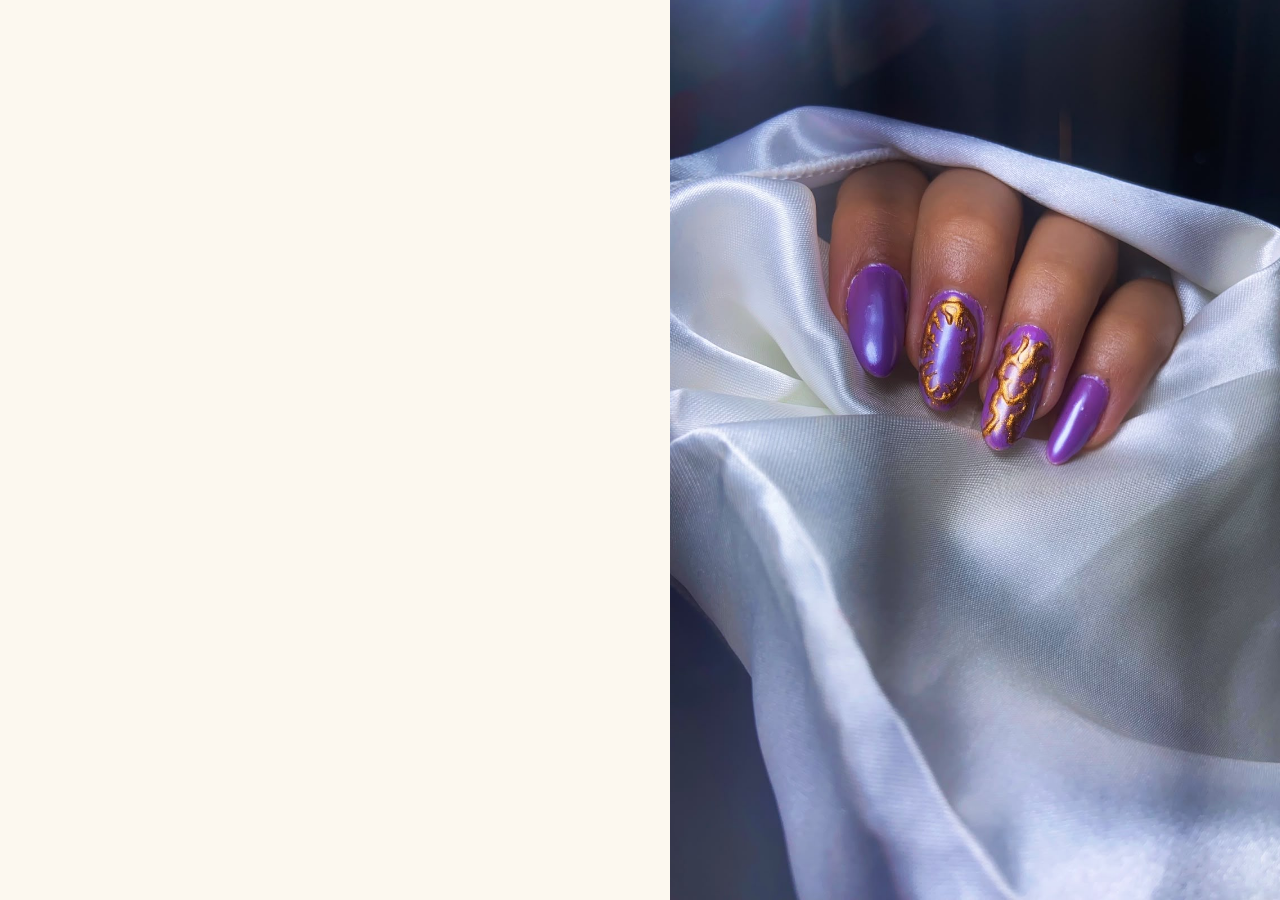
==== index2.html @ a9851165 "imagens reais adicionadas e copias de html e css criadas para reformulação e otimização de código" ====
<!DOCTYPE html>
<html lang="pt-BR">
<head>
    <meta charset="UTF-8">
    <meta name="viewport" content="width=device-width, initial-scale=1.0">
    <title>Samarah Nails</title>
    <link rel="icon" href="assets/favicon.png">
    <link rel="stylesheet" href="style2.css">

    <!-- fontes -->
    <link rel="preconnect" href="https://fonts.googleapis.com">
    <link rel="preconnect" href="https://fonts.gstatic.com" crossorigin>
    <link href="https://fonts.googleapis.com/css2?family=Fleur+De+Leah&display=swap" rel="stylesheet">
    <!--  -->

</head>
<body>

    <div id="background-direita"></div>
        
    </div>

    <div id="container">


        
    </div>
    

</body>
</html>
---- style2.css ----
*{
    margin:0;
    padding:0;
    box-sizing:border-box;
}

body{
    background-color: #FCF8EF;
}

#container{
    display: flex;
    width: 100%;
    flex-direction: column;
}

/* Parte superior */
#aba-superior{
    position: fixed;
    top: 0;
    display: flex;
    width: 100%;
    padding: 20px 110px;
}

.titulo {
    font-family: "Fleur De Leah", cursive;
    font-style: normal;
    font-size: 55px;
    display: inline-flex;
    margin-right: auto;
    color: #323232;
}

#botoes-superiores{
    display: inline-flex;
    margin-left: auto;
    gap: 60px;
    align-items: center;
}

#botoes-superiores a{
    font-family:'Courier New', Courier, monospace;
    color: #FCF8EF;
    text-decoration: none;
    font-size: 20px;
}

#agendamentos{
    border: solid 1px #FCF8EF;
    padding: 15px;
    border-radius: 55px;
}
/*  */

/* Imagens */
#background-direita{
    position: absolute;      
    top: 0;
    right: 0;
    width: 50vw;          
    height: 100vh;        
    background-image: url("assets/1.jpeg");
    background-repeat: no-repeat;
    background-position: 30px;
    background-size: cover;

    z-index: -1;          
    pointer-events: none; 
}

#img-central{
    margin: auto;
    margin-top: 260px;

}

#img-central img{
    width: 350px;
}

#img-esquerda{
    position: absolute;      
    top: 25%;
    left: 10%;
    width: 300px;          
    height: 300px;        
    background-image: url("placeholders/esquerda.png");
    background-repeat: no-repeat;
    background-position: 30px;
    background-size: cover;

    z-index: -1;          
    pointer-events: none; 
}

/*  */

/* barra */

#barra-baixa{
    width: 100vw;
    height: 170px;
    border: solid 1px red;
    background-color: #D8B192;
    position: absolute;
    z-index: -2;  
}

/*  */
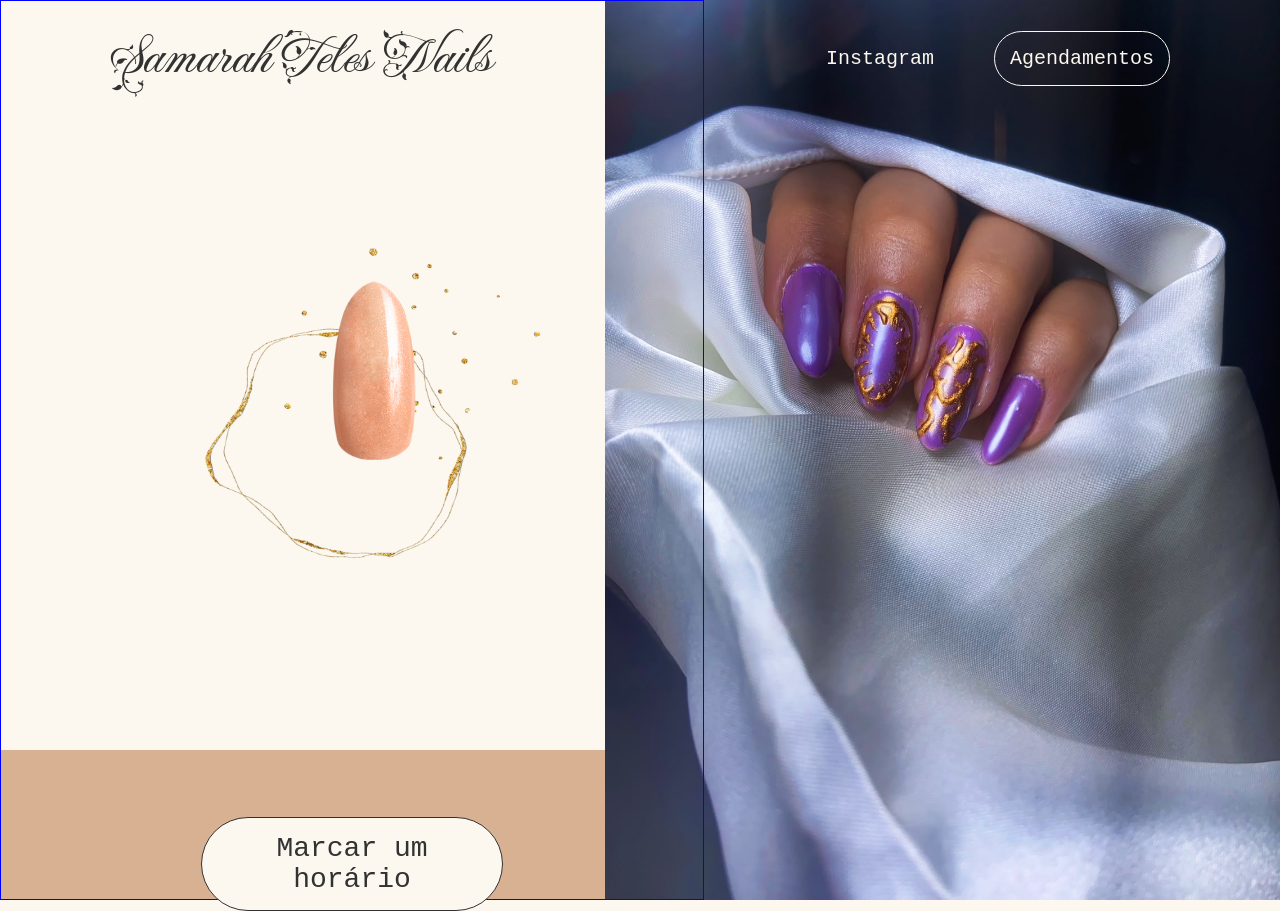
==== commit 2c69b7ae: "código refeito em versao 2 repensando pra otimizar a lógica [não finalizado]" ====
--- a/index2.html
+++ b/index2.html
@@ -16,16 +16,45 @@
 </head>
 <body>
 
-    <div id="background-direita"></div>
-        
+    <div id="aba-superior">
+        <div class="titulo">
+            <p>Samarah Teles Nails</p>
+        </div>
+
+        <div id="botoes-superiores">
+            <a href="">Instagram</a>
+            <a id="agendamentos" href="">Agendamentos</a>
+        </div>
     </div>
 
-    <div id="container">
 
+    <div id="esquerda">
+        <div id="fundo-esquerda">
+            <img src="assets/esquerda.png" alt="Unha pintada">
+        </div>
 
         
+
+        <div id="botao-principal">
+            <a href="">Marcar um horário</a>
+        </div>
+    </div>
+
+    <div id="barra-inferior">
+            
     </div>
     
 
+
+    <div id="container-atras">
+        <div id="fundo-direita">
+            <img src="assets/1.jpeg" alt="Unhas com detalhes dourados">
+        </div> 
+    </div>
+    
+   
+
+
+
 </body>
 </html>
--- a/style2.css
+++ b/style2.css
@@ -6,17 +6,39 @@
 
 body{
     background-color: #FCF8EF;
+    display: inline;
 }
 
-#container{
-    display: flex;
-    width: 100%;
-    flex-direction: column;
+
+/* FUNDO //////////////////////////////////////////////////////////////////////////////////////////////*/
+#container-atras{
+    position: absolute;
+    top: 0;
+    right: 0;
+    z-index: -1;
 }
 
-/* Parte superior */
+#fundo-direita img{
+    height: 100vh;
+    left: 0;
+    display: block;
+}
+
+/* IMAGEM ESQUERDA ////////////////////////////////////////////////////////////////////// */
+
+#fundo-esquerda{
+    margin-top: 25vh;
+}
+
+#fundo-esquerda img{
+    width: 350px;
+}
+
+
+/* ABA SUPERIOR //////////////////////////////////////////////////////////////////////////////////////////////*/
+
 #aba-superior{
-    position: fixed;
+    position: absolute;
     top: 0;
     display: flex;
     width: 100%;
@@ -51,62 +73,42 @@
     padding: 15px;
     border-radius: 55px;
 }
-/*  */
 
-/* Imagens */
-#background-direita{
-    position: absolute;      
-    top: 0;
-    right: 0;
-    width: 50vw;          
-    height: 100vh;        
-    background-image: url("assets/1.jpeg");
-    background-repeat: no-repeat;
-    background-position: 30px;
-    background-size: cover;
+/*  BARRA INFERIOR //////////////////////////////////////////////////////////////////////////////////////////////*/
 
-    z-index: -1;          
-    pointer-events: none; 
+#barra-inferior{
+    position: absolute;
+    bottom: 0;
+    z-index: -2; 
+
+    height: 150px;
+    width: 100vw;
+    background-color: #D8B192;
 }
 
-#img-central{
-    margin: auto;
-    margin-top: 260px;
-
+#botao-principal{
+    margin-top: 28vh;
+    border: solid 1px #323232;
+    padding: 15px 35px;
+    border-radius: 55px;
+    background-color: #FCF8EF;
 }
 
-#img-central img{
-    width: 350px;
+#botao-principal a{
+    font-family:'Courier New', Courier, monospace;
+    color: #323232;
+    text-decoration: none;
+    font-size: 28px;
 }
 
-#img-esquerda{
-    position: absolute;      
-    top: 25%;
-    left: 10%;
-    width: 300px;          
-    height: 300px;        
-    background-image: url("placeholders/esquerda.png");
-    background-repeat: no-repeat;
-    background-position: 30px;
-    background-size: cover;
-
-    z-index: -1;          
-    pointer-events: none; 
-}
-
-/*  */
-
-/* barra */
-
-#barra-baixa{
-    width: 100vw;
-    height: 170px;
-    border: solid 1px red;
-    background-color: #D8B192;
+/* ESQUERDA /////////////////////////////////////////////////////// */
+#esquerda{
+    
     position: absolute;
-    z-index: -2;  
-}
-
-/*  */
-
-
+    display: block;
+    text-align: center;
+    border: 1px solid blue;
+    width: 55%;
+    height: 100vh;
+    padding: 0 200px;
+}
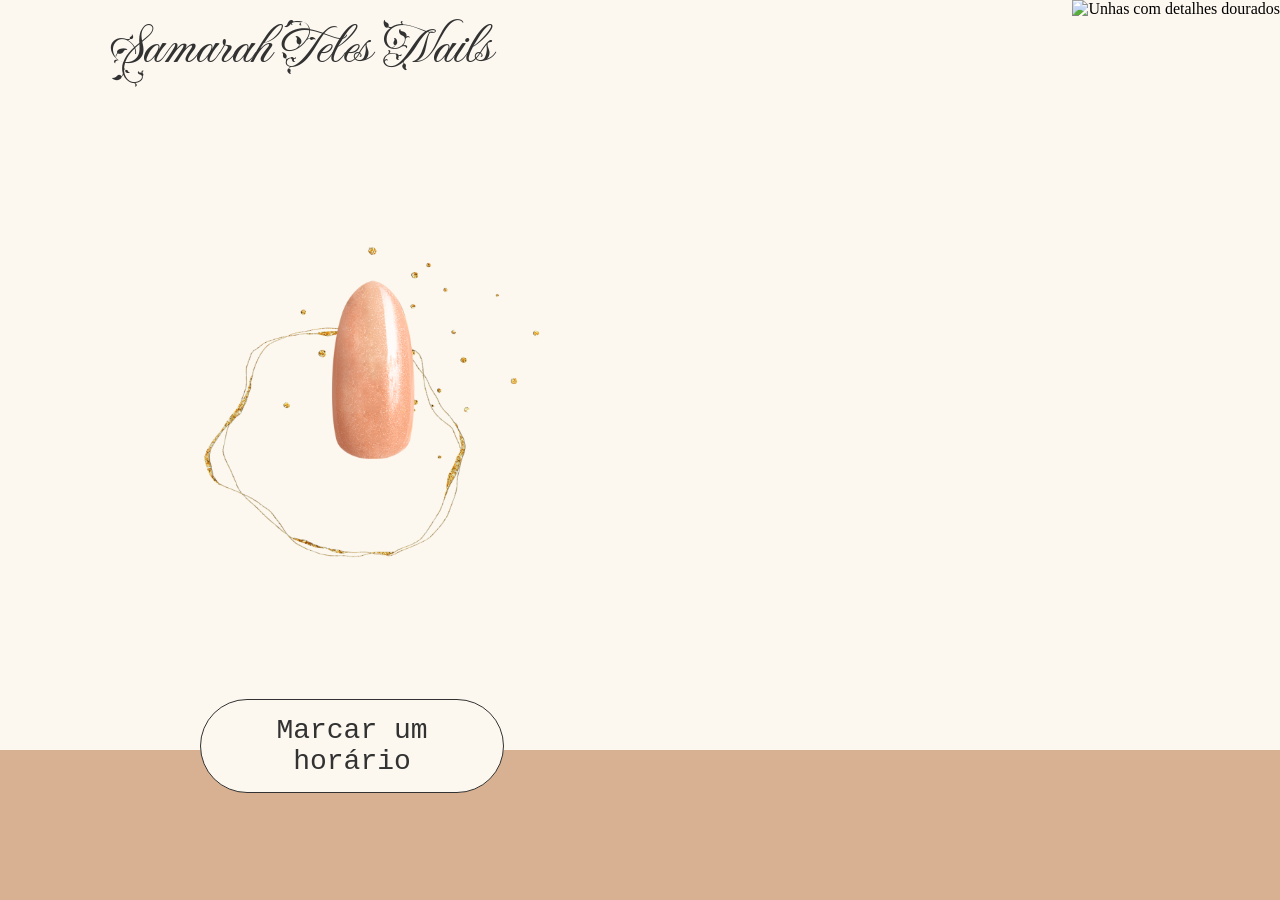
==== commit bea8bead: "junção de imagens para facilitar centralização e início da adaptaçao pra diferentes viewports" ====
--- a/index2.html
+++ b/index2.html
@@ -22,11 +22,10 @@
         </div>
 
         <div id="botoes-superiores">
-            <a href="">Instagram</a>
-            <a id="agendamentos" href="">Agendamentos</a>
+            <a href="" id="instagram">Instagram</a>
+            <a id="agendamentos" href="">Whatsapp</a>
         </div>
     </div>
-
 
     <div id="esquerda">
         <div id="fundo-esquerda">
@@ -35,8 +34,8 @@
 
         
 
-        <div id="botao-principal">
-            <a href="">Marcar um horário</a>
+        <div>
+            <a href="" id="botao-principal">Marcar um horário</a>
         </div>
     </div>
 
@@ -48,7 +47,7 @@
 
     <div id="container-atras">
         <div id="fundo-direita">
-            <img src="assets/1.jpeg" alt="Unhas com detalhes dourados">
+            <img src="assets/direita.png" alt="Unhas com detalhes dourados">
         </div> 
     </div>
     
--- a/style2.css
+++ b/style2.css
@@ -20,6 +20,7 @@
 
 #fundo-direita img{
     height: 100vh;
+    width: auto;
     left: 0;
     display: block;
 }
@@ -72,6 +73,20 @@
     border: solid 1px #FCF8EF;
     padding: 15px;
     border-radius: 55px;
+    transition: .2s;
+}
+
+#agendamentos:hover{
+    color: #323232;
+    border: 1px solid #323232;
+    background-color: #FCF8EF;
+}
+
+#instagram:hover{
+    border: solid 1px #FCF8EF;
+    padding: 15px;
+    border-radius: 55px;
+    transition: .2s;
 }
 
 /*  BARRA INFERIOR //////////////////////////////////////////////////////////////////////////////////////////////*/
@@ -87,19 +102,29 @@
 }
 
 #botao-principal{
+    display: inline-block;
     margin-top: 28vh;
     border: solid 1px #323232;
     padding: 15px 35px;
     border-radius: 55px;
     background-color: #FCF8EF;
-}
-
-#botao-principal a{
+
     font-family:'Courier New', Courier, monospace;
     color: #323232;
     text-decoration: none;
     font-size: 28px;
-}
+
+    transition: .2s;
+}
+
+
+
+#botao-principal:hover{
+    border: solid 1px #FCF8EF;
+    background-color: #323232;
+    color: #FCF8EF;
+}
+
 
 /* ESQUERDA /////////////////////////////////////////////////////// */
 #esquerda{
@@ -107,8 +132,75 @@
     position: absolute;
     display: block;
     text-align: center;
-    border: 1px solid blue;
     width: 55%;
     height: 100vh;
     padding: 0 200px;
+    z-index: -1;
+}
+
+
+/* VIEWPORTS DIFERENTES ////////////////////////////////////////////////////////// */
+@media (max-width: 1367px){
+
+    #botao-principal{
+        margin-top: 15vh;
+    }
+
+    #aba-superior{
+        padding: 10px 110px;
+    }
+}
+
+@media (max-width: 1026px){
+
+    #fundo-direita img{
+        height: 100vh;
+        width: 55vw;
+    }
+
+    #aba-superior{
+        padding: 10px 50px;
+    }
+
+    #fundo-esquerda img{
+        width: 250px;
+    }
+
+    #botao-principal{
+        margin-top: 29vh;
+        font-size: 22px;
+    }
+
+    #esquerda{
+        padding: 0 100px;
+    }
+    
+}
+
+
+@media (max-width: 770px){
+
+    #fundo-direita img{
+        height: 100vh;
+        width: auto;
+    }
+
+    #aba-superior{
+        font-size: 10px;
+        padding: 10px 50px;
+    }
+
+    #fundo-esquerda img{
+        width: 250px;
+    }
+
+    #botao-principal{
+        margin-top: 29vh;
+        font-size: 22px;
+    }
+
+    #esquerda{
+        padding: 0 100px;
+    }
+    
 }
